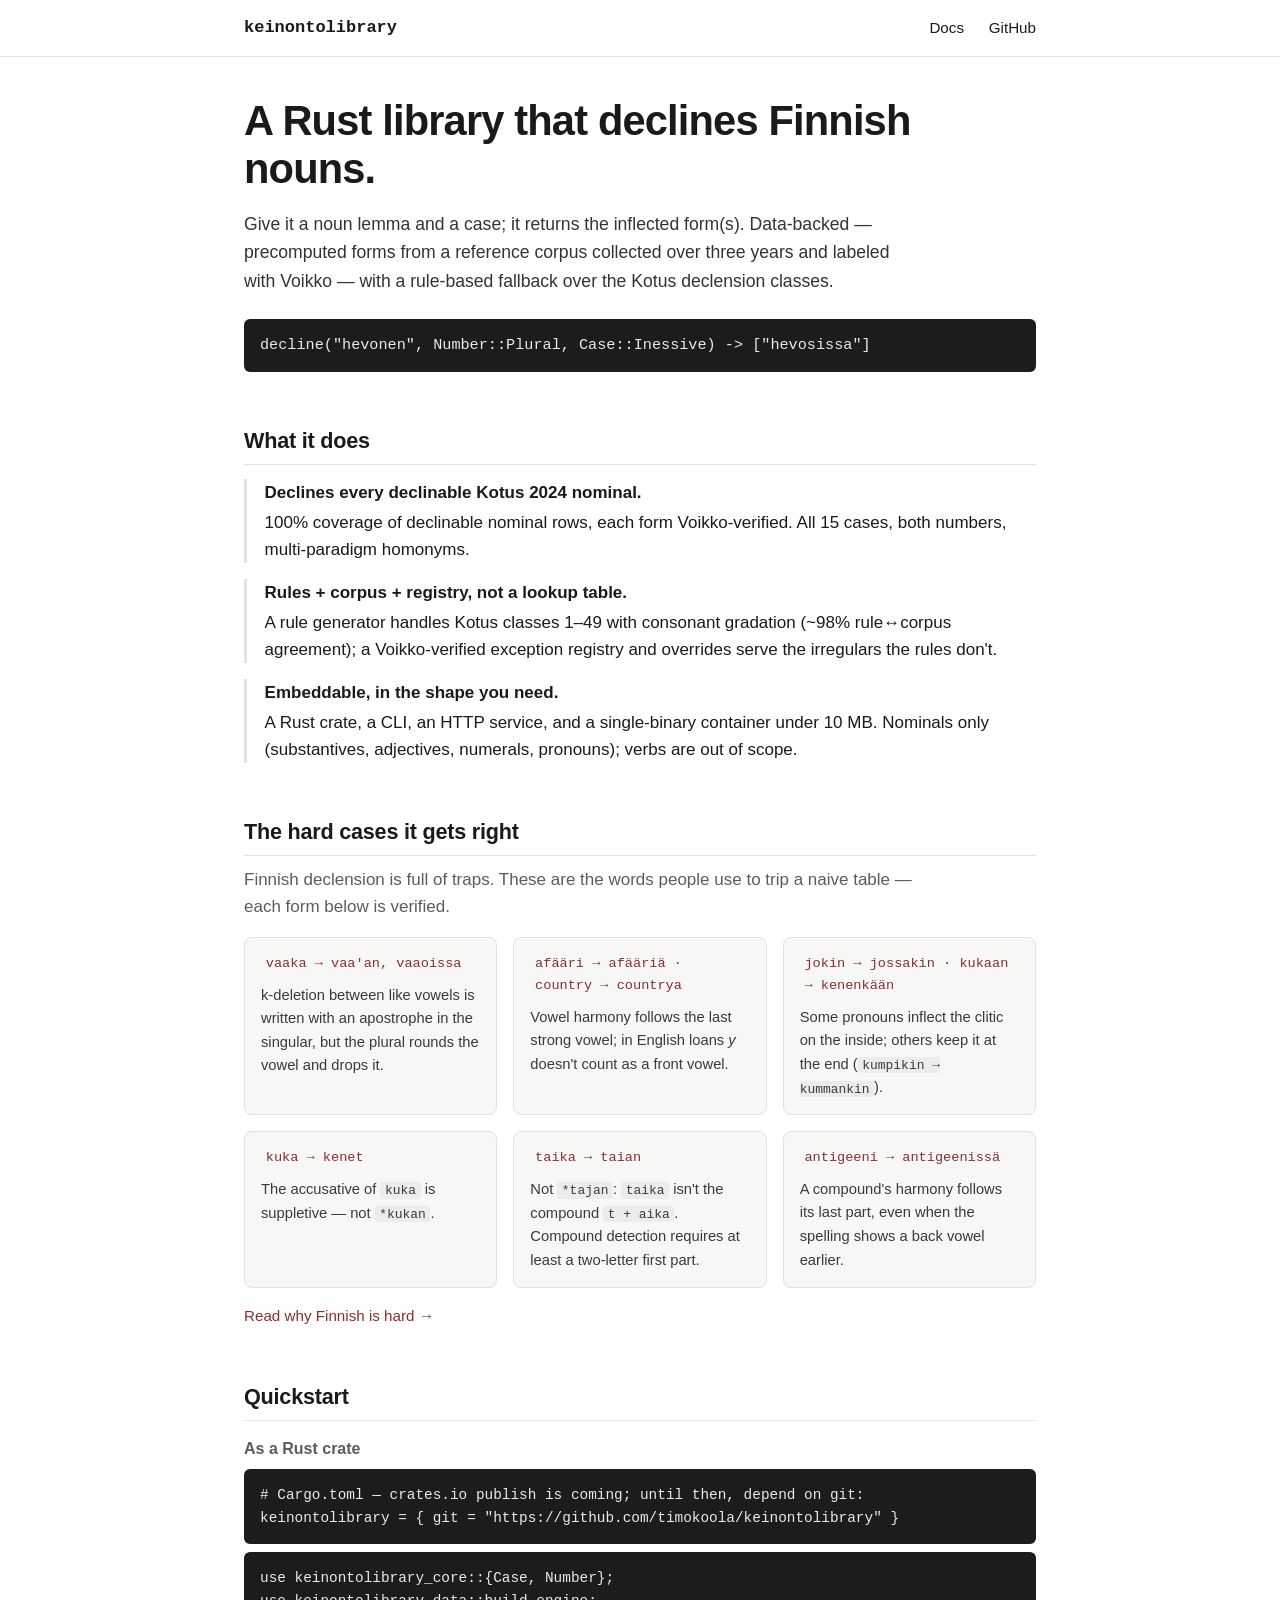
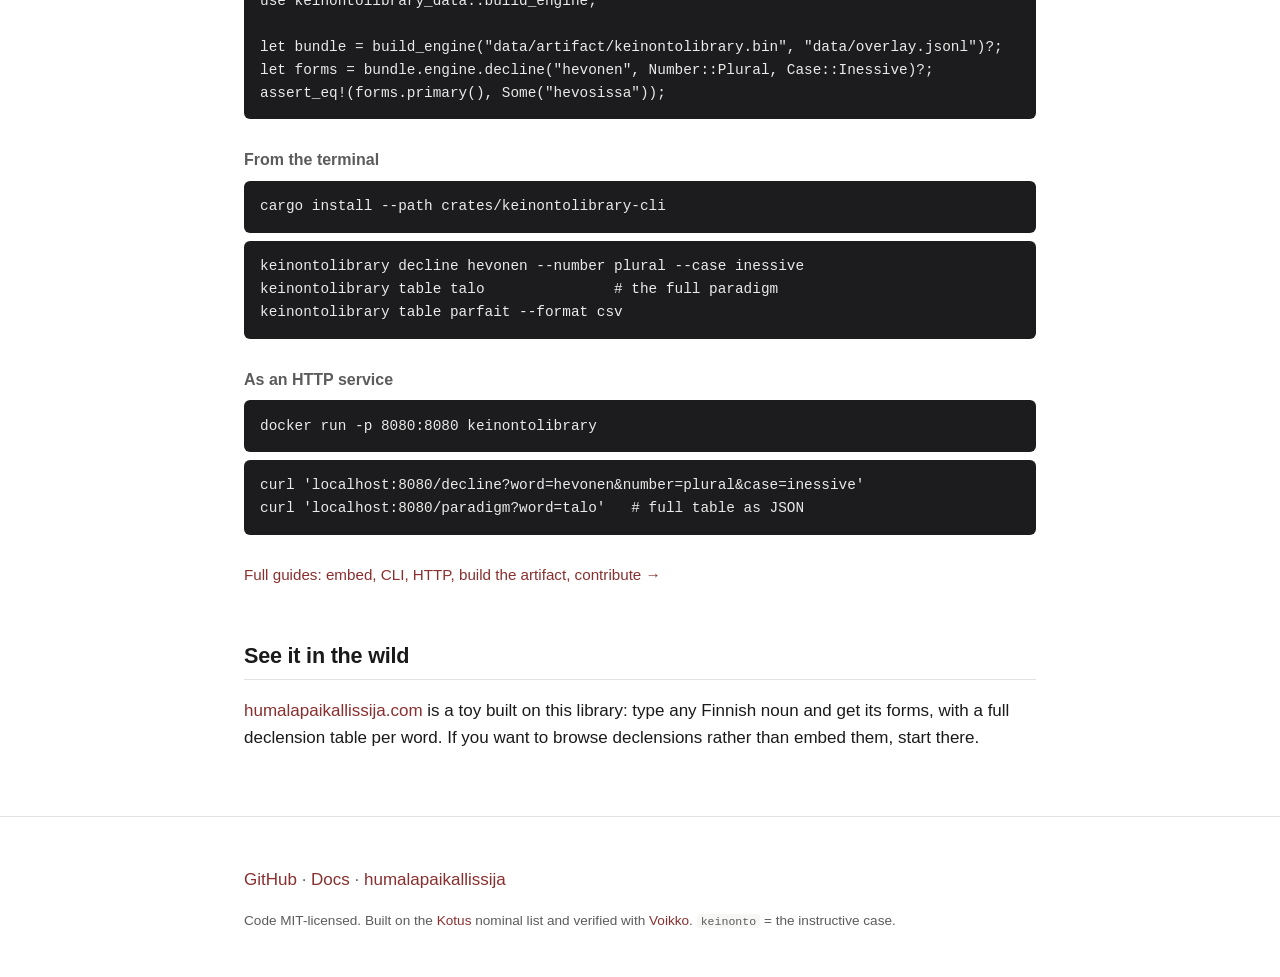
==== index.html @ 64f70173 "Publish site 2026-06-30T09:38:09Z" ====
<!doctype html>
<html lang="en">
<head>
  <meta charset="utf-8">
  <meta name="viewport" content="width=device-width, initial-scale=1">
  <title>keinontolibrary — a Rust library that declines Finnish nouns</title>
  <meta name="description" content="A fast, embeddable Rust library that declines Finnish nouns. Data-backed with a rule-based fallback over Kotus classes 1–51, validated against a ~400k-form corpus. Library, CLI, HTTP service, and a <10 MB container.">
  <link rel="canonical" href="https://keinonto.com/">
  <meta property="og:type" content="website">
  <meta property="og:title" content="keinontolibrary — a Rust library that declines Finnish nouns">
  <meta property="og:description" content="Declines every Kotus 2024 nominal — 100% coverage, Voikko-verified. Rules + corpus + registry, not a lookup table. Embeddable Rust, CLI, HTTP, <10 MB container.">
  <meta property="og:url" content="https://keinonto.com/">
  <meta name="theme-color" content="#1a1a1a">
  <link rel="stylesheet" href="style.css">
</head>
<body>
<header class="site">
  <div class="wrap">
    <span class="brand">keinontolibrary</span>
    <nav>
      <a href="/guide/">Docs</a>
      <a href="https://github.com/timokoola/keinontolibrary">GitHub</a>
    </nav>
  </div>
</header>

<main class="wrap">

  <section class="hero">
    <h1>A Rust library that declines Finnish nouns.</h1>
    <p class="lede">
      Give it a noun lemma and a case; it returns the inflected form(s). Data-backed —
      precomputed forms from a reference corpus collected over three years and labeled with
      Voikko — with a rule-based fallback over the Kotus declension classes.
    </p>
    <pre class="hero-code"><code>decline("hevonen", Number::Plural, Case::Inessive) -> ["hevosissa"]</code></pre>
  </section>

  <section class="claims">
    <h2>What it does</h2>
    <ul class="claim-list">
      <li>
        <strong>Declines every declinable Kotus 2024 nominal.</strong>
        100% coverage of declinable nominal rows, each form Voikko-verified. All 15 cases,
        both numbers, multi-paradigm homonyms.
      </li>
      <li>
        <strong>Rules + corpus + registry, not a lookup table.</strong>
        A rule generator handles Kotus classes 1–49 with consonant gradation (~98%
        rule↔corpus agreement); a Voikko-verified exception registry and overrides serve the
        irregulars the rules don't.
      </li>
      <li>
        <strong>Embeddable, in the shape you need.</strong>
        A Rust crate, a CLI, an HTTP service, and a single-binary container under 10 MB.
        Nominals only (substantives, adjectives, numerals, pronouns); verbs are out of scope.
      </li>
    </ul>
  </section>

  <section class="breakit">
    <h2>The hard cases it gets right</h2>
    <p class="sub">
      Finnish declension is full of traps. These are the words people use to trip a naive
      table — each form below is verified.
    </p>
    <div class="grid">
      <div class="card">
        <code>vaaka → vaa'an, vaaoissa</code>
        <p>k-deletion between like vowels is written with an apostrophe in the singular, but
        the plural rounds the vowel and drops it.</p>
      </div>
      <div class="card">
        <code>afääri → afääriä · country → countrya</code>
        <p>Vowel harmony follows the last strong vowel; in English loans <em>y</em> doesn't
        count as a front vowel.</p>
      </div>
      <div class="card">
        <code>jokin → jossakin · kukaan → kenenkään</code>
        <p>Some pronouns inflect the clitic on the inside; others keep it at the end
        (<code>kumpikin → kummankin</code>).</p>
      </div>
      <div class="card">
        <code>kuka → kenet</code>
        <p>The accusative of <code>kuka</code> is suppletive — not <code>*kukan</code>.</p>
      </div>
      <div class="card">
        <code>taika → taian</code>
        <p>Not <code>*tajan</code>: <code>taika</code> isn't the compound <code>t&nbsp;+&nbsp;aika</code>.
        Compound detection requires at least a two-letter first part.</p>
      </div>
      <div class="card">
        <code>antigeeni → antigeenissä</code>
        <p>A compound's harmony follows its last part, even when the spelling shows a back
        vowel earlier.</p>
      </div>
    </div>
    <p class="more"><a href="/guide/">Read why Finnish is hard →</a></p>
  </section>

  <section class="quickstart">
    <h2>Quickstart</h2>

    <div class="qs">
      <h3>As a Rust crate</h3>
      <pre data-copy><code># Cargo.toml — crates.io publish is coming; until then, depend on git:
keinontolibrary = { git = "https://github.com/timokoola/keinontolibrary" }</code></pre>
      <pre data-copy><code>use keinontolibrary_core::{Case, Number};
use keinontolibrary_data::build_engine;

let bundle = build_engine("data/artifact/keinontolibrary.bin", "data/overlay.jsonl")?;
let forms = bundle.engine.decline("hevonen", Number::Plural, Case::Inessive)?;
assert_eq!(forms.primary(), Some("hevosissa"));</code></pre>
    </div>

    <div class="qs">
      <h3>From the terminal</h3>
      <pre data-copy><code>cargo install --path crates/keinontolibrary-cli</code></pre>
      <pre data-copy><code>keinontolibrary decline hevonen --number plural --case inessive
keinontolibrary table talo               # the full paradigm
keinontolibrary table parfait --format csv</code></pre>
    </div>

    <div class="qs">
      <h3>As an HTTP service</h3>
      <pre data-copy><code>docker run -p 8080:8080 keinontolibrary</code></pre>
      <pre data-copy><code>curl 'localhost:8080/decline?word=hevonen&amp;number=plural&amp;case=inessive'
curl 'localhost:8080/paradigm?word=talo'   # full table as JSON</code></pre>
    </div>

    <p class="more"><a href="/guide/">Full guides: embed, CLI, HTTP, build the artifact, contribute →</a></p>
  </section>

  <section class="elsewhere">
    <h2>See it in the wild</h2>
    <p>
      <a href="https://humalapaikallissija.com">humalapaikallissija.com</a> is a toy built on
      this library: type any Finnish noun and get its forms, with a full declension table per
      word. If you want to browse declensions rather than embed them, start there.
    </p>
  </section>

</main>

<footer class="site">
  <div class="wrap">
    <p>
      <a href="https://github.com/timokoola/keinontolibrary">GitHub</a> ·
      <a href="/guide/">Docs</a> ·
      <a href="https://humalapaikallissija.com">humalapaikallissija</a>
    </p>
    <p class="fine">
      Code MIT-licensed. Built on the <a href="https://kaino.kotus.fi/sanat/nykysuomi/">Kotus</a>
      nominal list and verified with <a href="https://voikko.puimula.org/">Voikko</a>.
      <code>keinonto</code> = the instructive case.
    </p>
  </div>
</footer>

<script>
  // Progressive enhancement: copy-to-clipboard on code blocks marked [data-copy].
  for (const pre of document.querySelectorAll('pre[data-copy]')) {
    const btn = document.createElement('button');
    btn.className = 'copy';
    btn.type = 'button';
    btn.textContent = 'Copy';
    btn.addEventListener('click', async () => {
      try {
        await navigator.clipboard.writeText(pre.querySelector('code').innerText);
        btn.textContent = 'Copied';
        setTimeout(() => (btn.textContent = 'Copy'), 1200);
      } catch { btn.textContent = 'Copy failed'; }
    });
    pre.appendChild(btn);
  }
</script>
</body>
</html>
---- style.css ----
:root {
  --ink: #1a1a1a;
  --muted: #5c5c5c;
  --line: #e2e2e2;
  --bg: #ffffff;
  --bg-soft: #f7f7f5;
  --accent: #8a2f2f;
  --code-bg: #1c1c1e;
  --code-ink: #eaeaea;
  --max: 52rem;
  --mono: ui-monospace, "SF Mono", "JetBrains Mono", Menlo, Consolas, monospace;
  --sans: -apple-system, BlinkMacSystemFont, "Segoe UI", Roboto, Helvetica, Arial, sans-serif;
}

* { box-sizing: border-box; }

html { -webkit-text-size-adjust: 100%; }

body {
  margin: 0;
  font-family: var(--sans);
  color: var(--ink);
  background: var(--bg);
  line-height: 1.6;
  font-size: 17px;
}

.wrap { max-width: var(--max); margin: 0 auto; padding: 0 1.25rem; }

a { color: var(--accent); text-decoration: none; }
a:hover { text-decoration: underline; }

/* Header / footer */
header.site { border-bottom: 1px solid var(--line); }
header.site .wrap { display: flex; align-items: center; justify-content: space-between; height: 3.5rem; }
.brand { font-family: var(--mono); font-weight: 600; }
header.site nav a { color: var(--ink); margin-left: 1.25rem; font-size: 0.95rem; }

footer.site { border-top: 1px solid var(--line); margin-top: 4rem; padding: 2rem 0; color: var(--muted); }
footer.site .fine { font-size: 0.85rem; }
footer.site .fine code, footer.site code { font-family: var(--mono); font-size: 0.85em; }

/* Sections */
main.wrap { padding-top: 2.5rem; }
section { margin-bottom: 3.25rem; }
h1 { font-size: clamp(1.9rem, 5vw, 2.6rem); line-height: 1.15; letter-spacing: -0.02em; margin: 0 0 1rem; }
h2 { font-size: 1.35rem; letter-spacing: -0.01em; margin: 0 0 0.9rem; padding-bottom: 0.35rem; border-bottom: 1px solid var(--line); }
h3 { font-size: 1rem; margin: 0 0 0.5rem; color: var(--muted); font-weight: 600; }

.lede { font-size: 1.1rem; color: #333; max-width: 42rem; }
.sub { color: var(--muted); max-width: 42rem; margin-top: -0.3rem; }
.more { margin-top: 1rem; font-size: 0.95rem; }

/* Code */
pre {
  position: relative;
  background: var(--code-bg);
  color: var(--code-ink);
  padding: 0.9rem 1rem;
  border-radius: 6px;
  overflow-x: auto;
  font-size: 0.9rem;
  margin: 0.5rem 0;
}
pre code { font-family: var(--mono); white-space: pre; }
:not(pre) > code { font-family: var(--mono); background: var(--bg-soft); padding: 0.05em 0.35em; border-radius: 3px; font-size: 0.88em; }

.hero-code { font-size: 0.95rem; margin-top: 1.5rem; }

/* Copy button */
button.copy {
  position: absolute; top: 0.4rem; right: 0.4rem;
  font: inherit; font-size: 0.72rem;
  background: rgba(255,255,255,0.08); color: var(--code-ink);
  border: 1px solid rgba(255,255,255,0.18); border-radius: 4px;
  padding: 0.15rem 0.5rem; cursor: pointer; opacity: 0; transition: opacity 0.15s;
}
pre:hover button.copy, button.copy:focus { opacity: 1; }

/* Claims */
.claim-list { list-style: none; padding: 0; margin: 0; display: grid; gap: 1rem; }
.claim-list li { padding-left: 1.1rem; border-left: 3px solid var(--line); }
.claim-list strong { display: block; margin-bottom: 0.15rem; }

/* Break-it grid */
.grid { display: grid; grid-template-columns: repeat(auto-fill, minmax(15rem, 1fr)); gap: 1rem; margin-top: 1rem; }
.card { background: var(--bg-soft); border: 1px solid var(--line); border-radius: 8px; padding: 0.9rem 1rem; }
.card > code { display: block; font-family: var(--mono); font-size: 0.85rem; color: var(--accent); margin-bottom: 0.5rem; word-break: break-word; }
.card p { margin: 0; font-size: 0.92rem; color: #3a3a3a; }
.card p code { background: #ececea; }

/* Quickstart */
.qs { margin-bottom: 1.75rem; }

@media (prefers-color-scheme: dark) {
  :root { --ink: #e8e8e8; --muted: #9a9a9a; --line: #2e2e2e; --bg: #141414; --bg-soft: #1e1e1e; --accent: #e08a8a; }
  header.site nav a { color: var(--ink); }
  .lede { color: #cfcfcf; }
  .card p { color: #c4c4c4; }
  .card p code { background: #2a2a2a; }
  :not(pre) > code { background: #232323; }
}
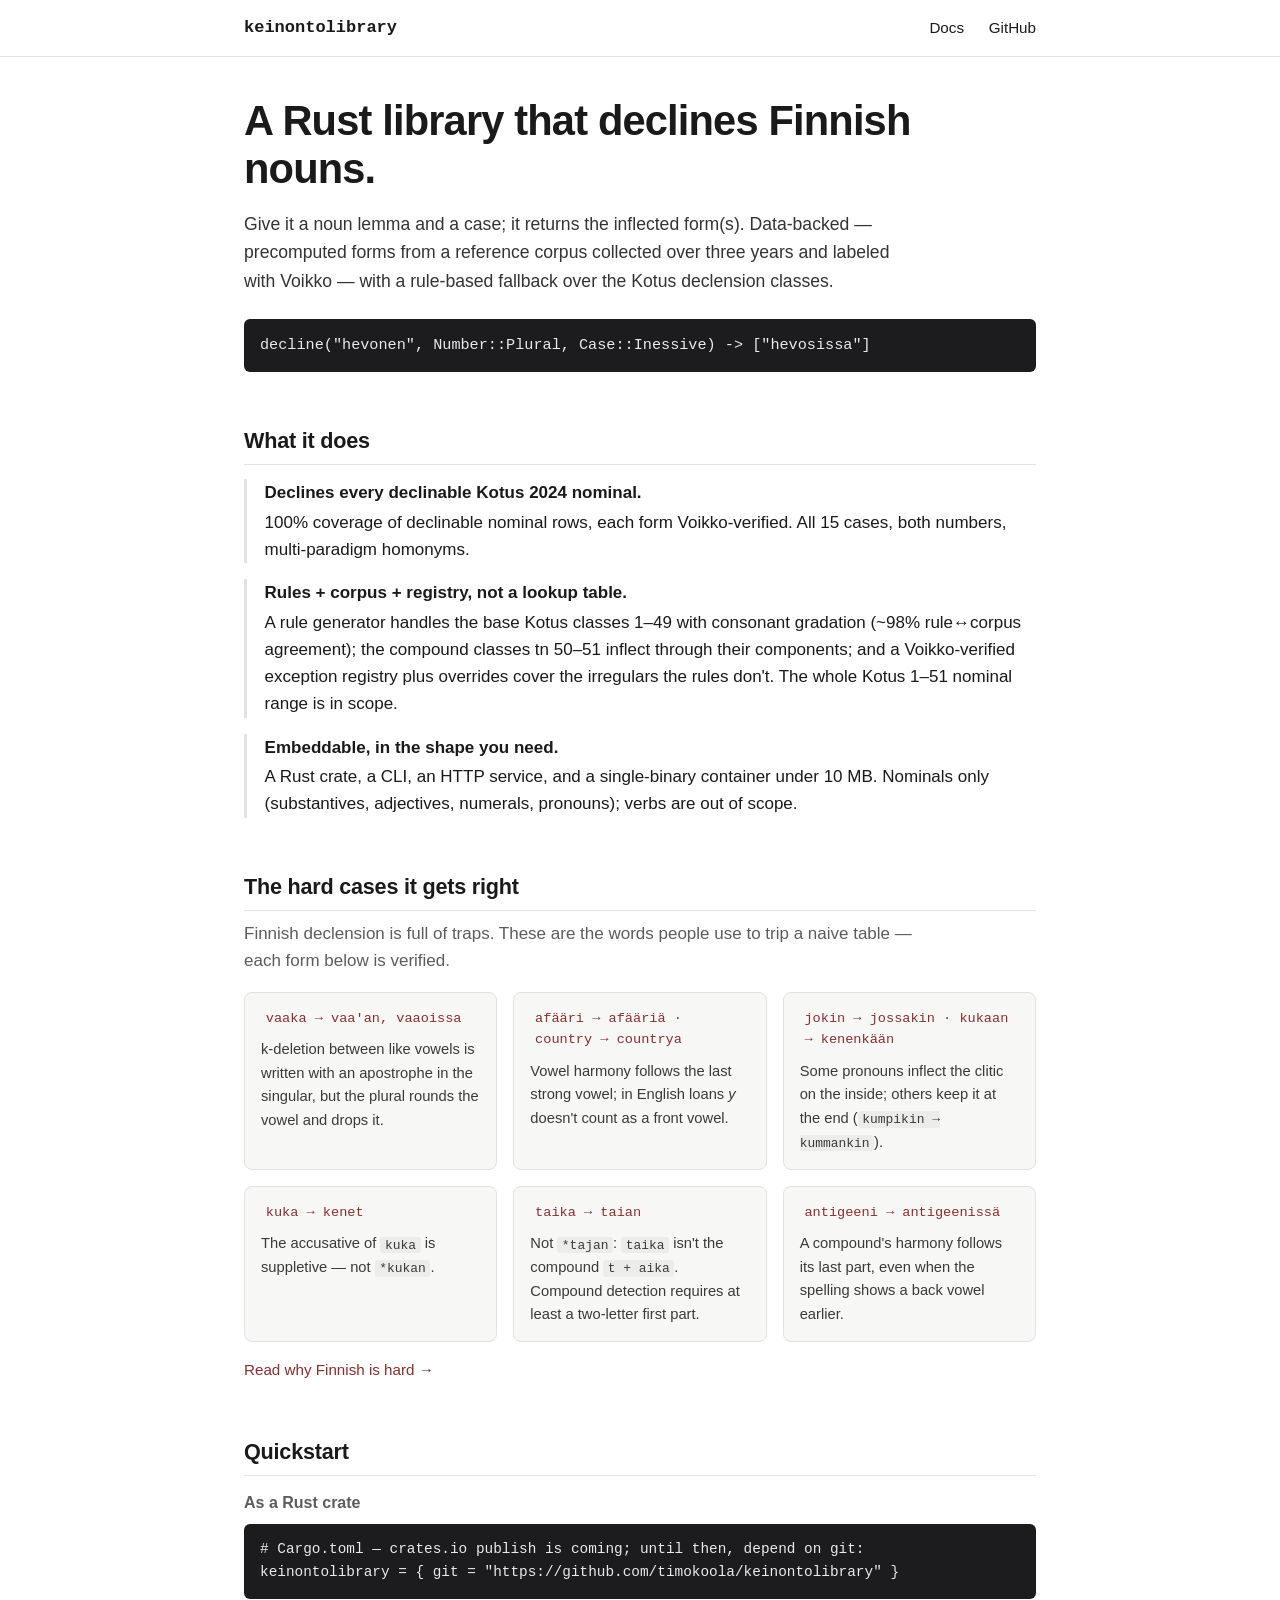
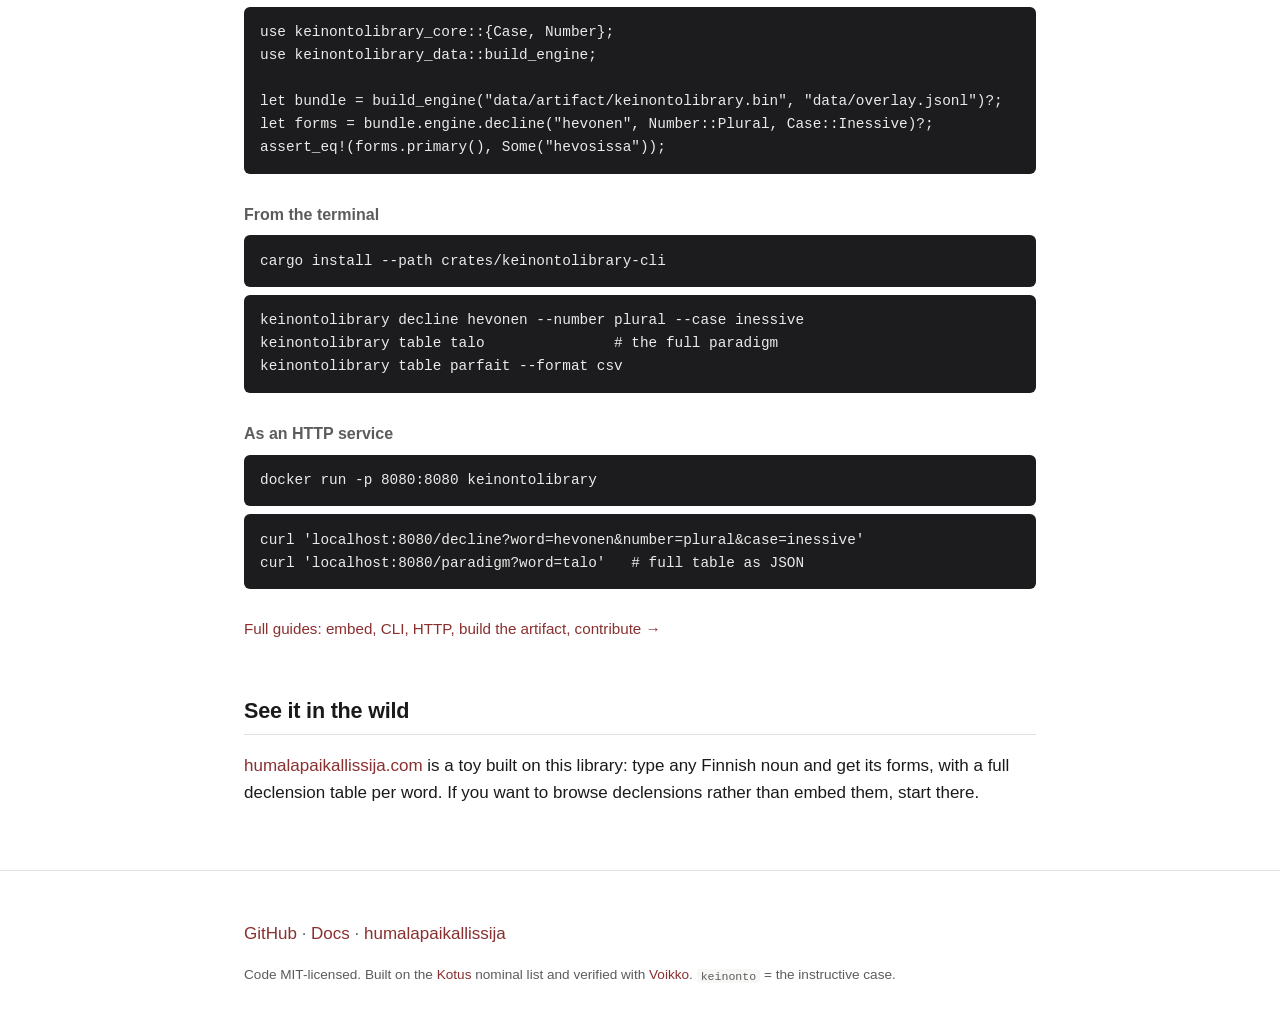
==== commit 6a34649a: "Publish site 2026-07-01T07:30:13Z" ====
--- a/index.html
+++ b/index.html
@@ -46,9 +46,10 @@
       </li>
       <li>
         <strong>Rules + corpus + registry, not a lookup table.</strong>
-        A rule generator handles Kotus classes 1–49 with consonant gradation (~98%
-        rule↔corpus agreement); a Voikko-verified exception registry and overrides serve the
-        irregulars the rules don't.
+        A rule generator handles the base Kotus classes 1–49 with consonant gradation (~98%
+        rule↔corpus agreement); the compound classes tn 50–51 inflect through their
+        components; and a Voikko-verified exception registry plus overrides cover the
+        irregulars the rules don't. The whole Kotus 1–51 nominal range is in scope.
       </li>
       <li>
         <strong>Embeddable, in the shape you need.</strong>
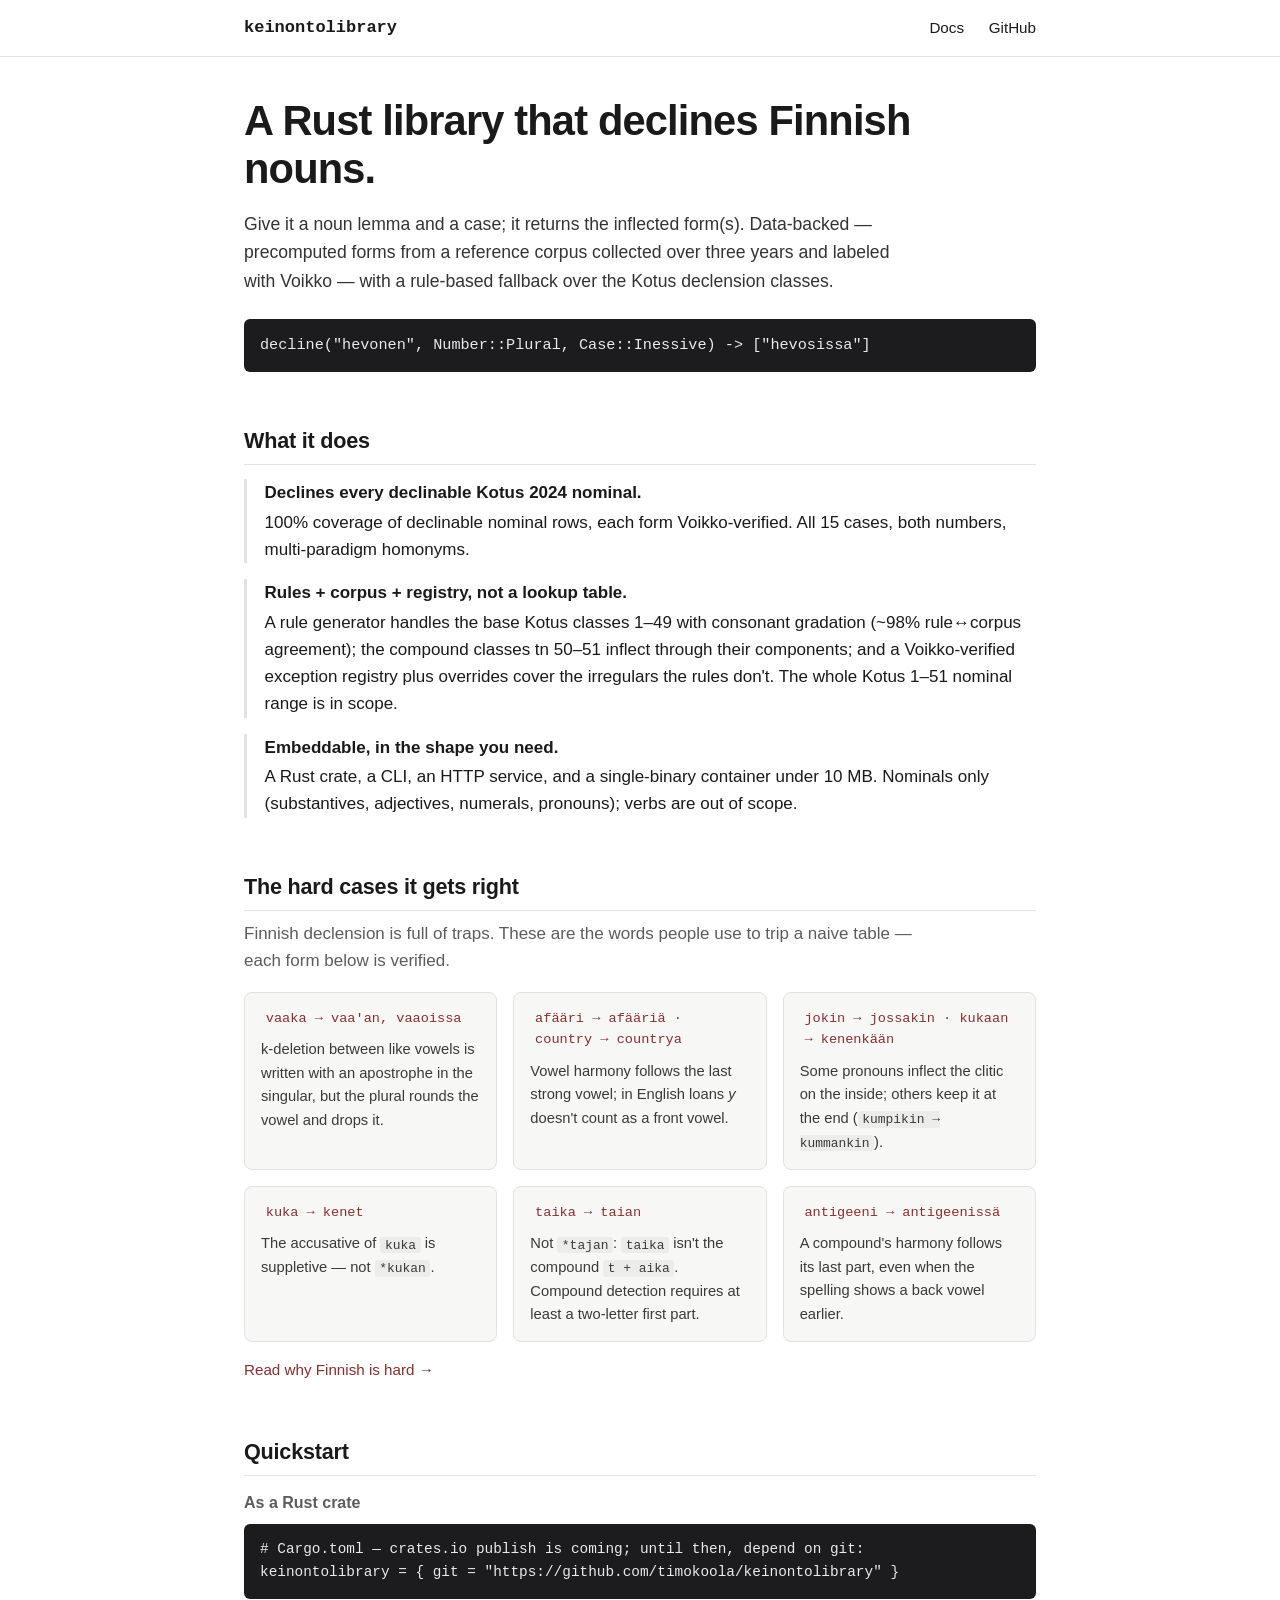
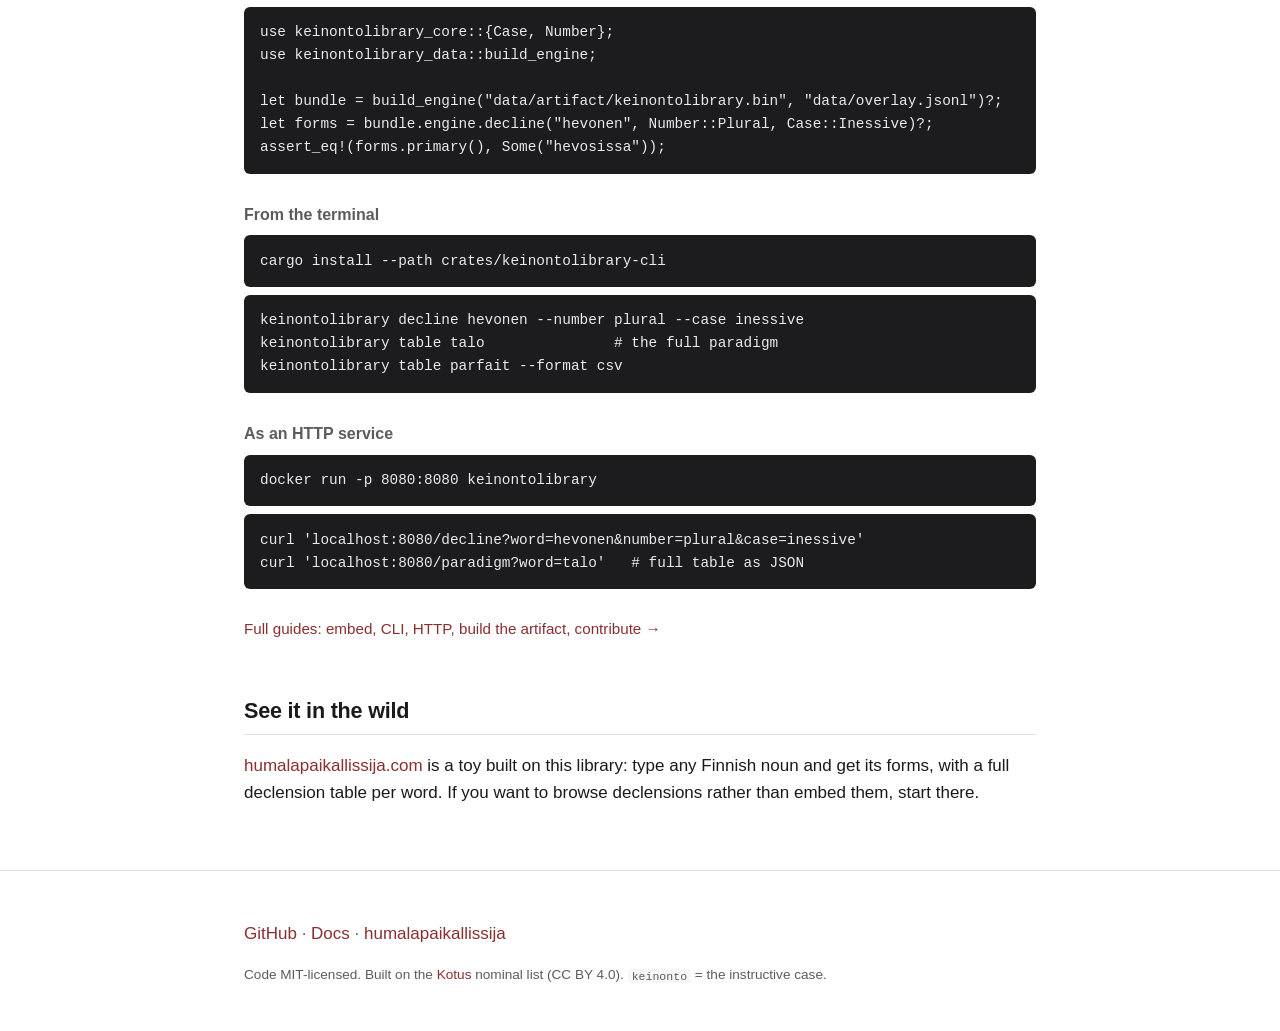
==== commit fdc9ecd7: "Publish site 2026-07-01T10:56:07Z" ====
--- a/index.html
+++ b/index.html
@@ -12,6 +12,7 @@
   <meta property="og:url" content="https://keinonto.com/">
   <meta name="theme-color" content="#1a1a1a">
   <link rel="stylesheet" href="style.css">
+  <script defer data-site-id="a12f68fd-193f-44a9-b839-1a7c02876d1c" src="https://glyphex.io/tracker.js"></script>
 </head>
 <body>
 <header class="site">
@@ -152,8 +153,7 @@
     </p>
     <p class="fine">
       Code MIT-licensed. Built on the <a href="https://kaino.kotus.fi/sanat/nykysuomi/">Kotus</a>
-      nominal list and verified with <a href="https://voikko.puimula.org/">Voikko</a>.
-      <code>keinonto</code> = the instructive case.
+      nominal list (CC BY 4.0). <code>keinonto</code> = the instructive case.
     </p>
   </div>
 </footer>
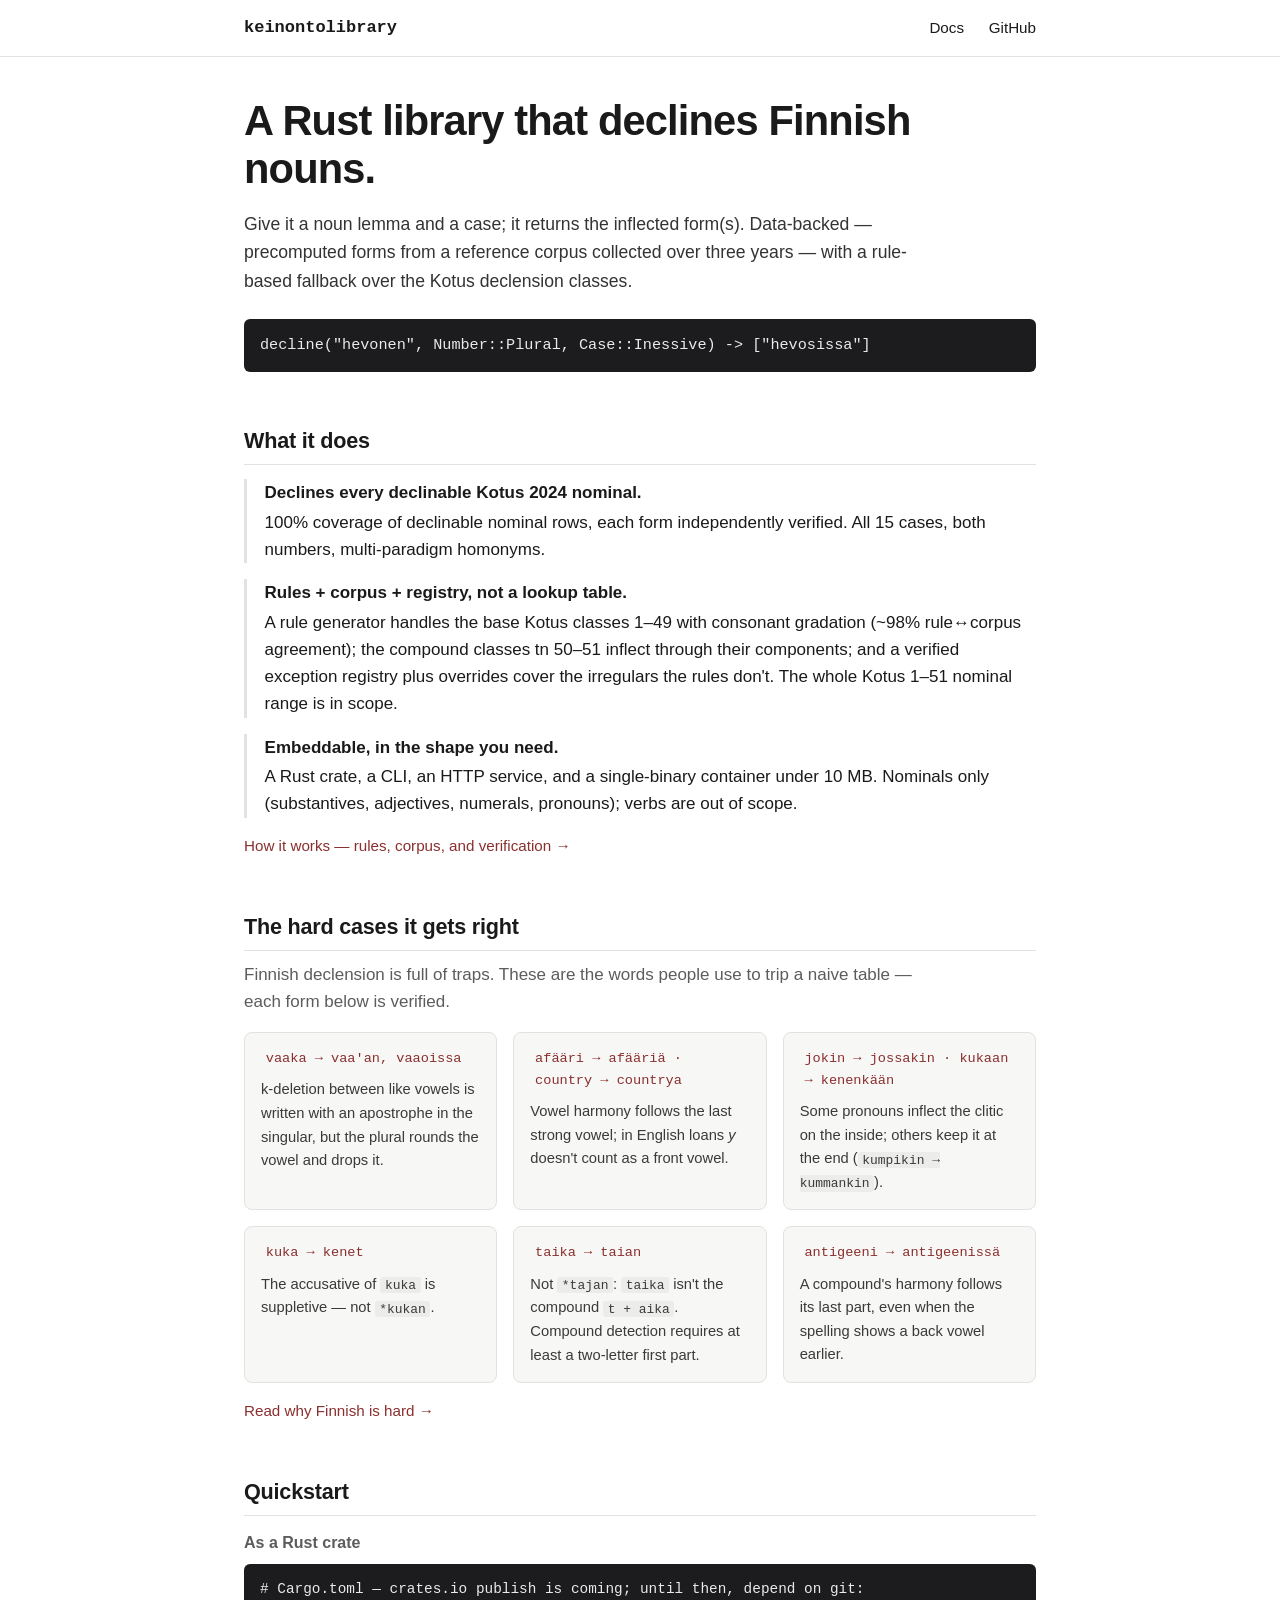
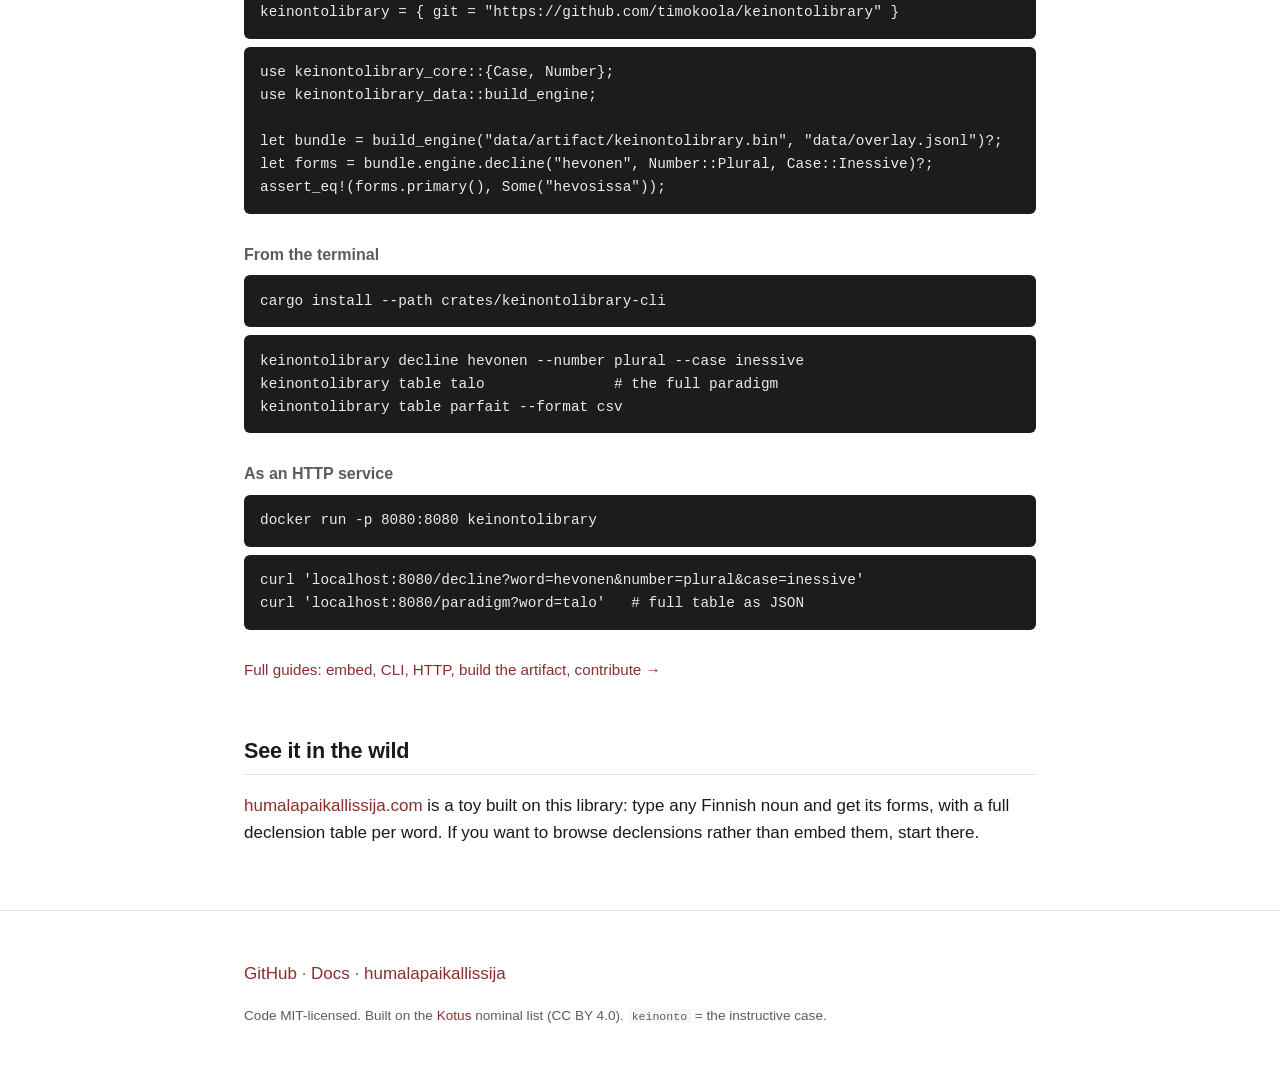
==== commit 25e3388a: "Publish site 2026-07-01T11:04:03Z" ====
--- a/index.html
+++ b/index.html
@@ -8,7 +8,7 @@
   <link rel="canonical" href="https://keinonto.com/">
   <meta property="og:type" content="website">
   <meta property="og:title" content="keinontolibrary — a Rust library that declines Finnish nouns">
-  <meta property="og:description" content="Declines every Kotus 2024 nominal — 100% coverage, Voikko-verified. Rules + corpus + registry, not a lookup table. Embeddable Rust, CLI, HTTP, <10 MB container.">
+  <meta property="og:description" content="Declines every Kotus 2024 nominal — 100% coverage, independently verified. Rules + corpus + registry, not a lookup table. Embeddable Rust, CLI, HTTP, <10 MB container.">
   <meta property="og:url" content="https://keinonto.com/">
   <meta name="theme-color" content="#1a1a1a">
   <link rel="stylesheet" href="style.css">
@@ -31,8 +31,8 @@
     <h1>A Rust library that declines Finnish nouns.</h1>
     <p class="lede">
       Give it a noun lemma and a case; it returns the inflected form(s). Data-backed —
-      precomputed forms from a reference corpus collected over three years and labeled with
-      Voikko — with a rule-based fallback over the Kotus declension classes.
+      precomputed forms from a reference corpus collected over three years — with a
+      rule-based fallback over the Kotus declension classes.
     </p>
     <pre class="hero-code"><code>decline("hevonen", Number::Plural, Case::Inessive) -> ["hevosissa"]</code></pre>
   </section>
@@ -42,15 +42,15 @@
     <ul class="claim-list">
       <li>
         <strong>Declines every declinable Kotus 2024 nominal.</strong>
-        100% coverage of declinable nominal rows, each form Voikko-verified. All 15 cases,
-        both numbers, multi-paradigm homonyms.
+        100% coverage of declinable nominal rows, each form independently verified. All 15
+        cases, both numbers, multi-paradigm homonyms.
       </li>
       <li>
         <strong>Rules + corpus + registry, not a lookup table.</strong>
         A rule generator handles the base Kotus classes 1–49 with consonant gradation (~98%
         rule↔corpus agreement); the compound classes tn 50–51 inflect through their
-        components; and a Voikko-verified exception registry plus overrides cover the
-        irregulars the rules don't. The whole Kotus 1–51 nominal range is in scope.
+        components; and a verified exception registry plus overrides cover the irregulars the
+        rules don't. The whole Kotus 1–51 nominal range is in scope.
       </li>
       <li>
         <strong>Embeddable, in the shape you need.</strong>
@@ -58,6 +58,7 @@
         Nominals only (substantives, adjectives, numerals, pronouns); verbs are out of scope.
       </li>
     </ul>
+    <p class="more"><a href="/guide/how-it-works.html">How it works — rules, corpus, and verification →</a></p>
   </section>
 
   <section class="breakit">
